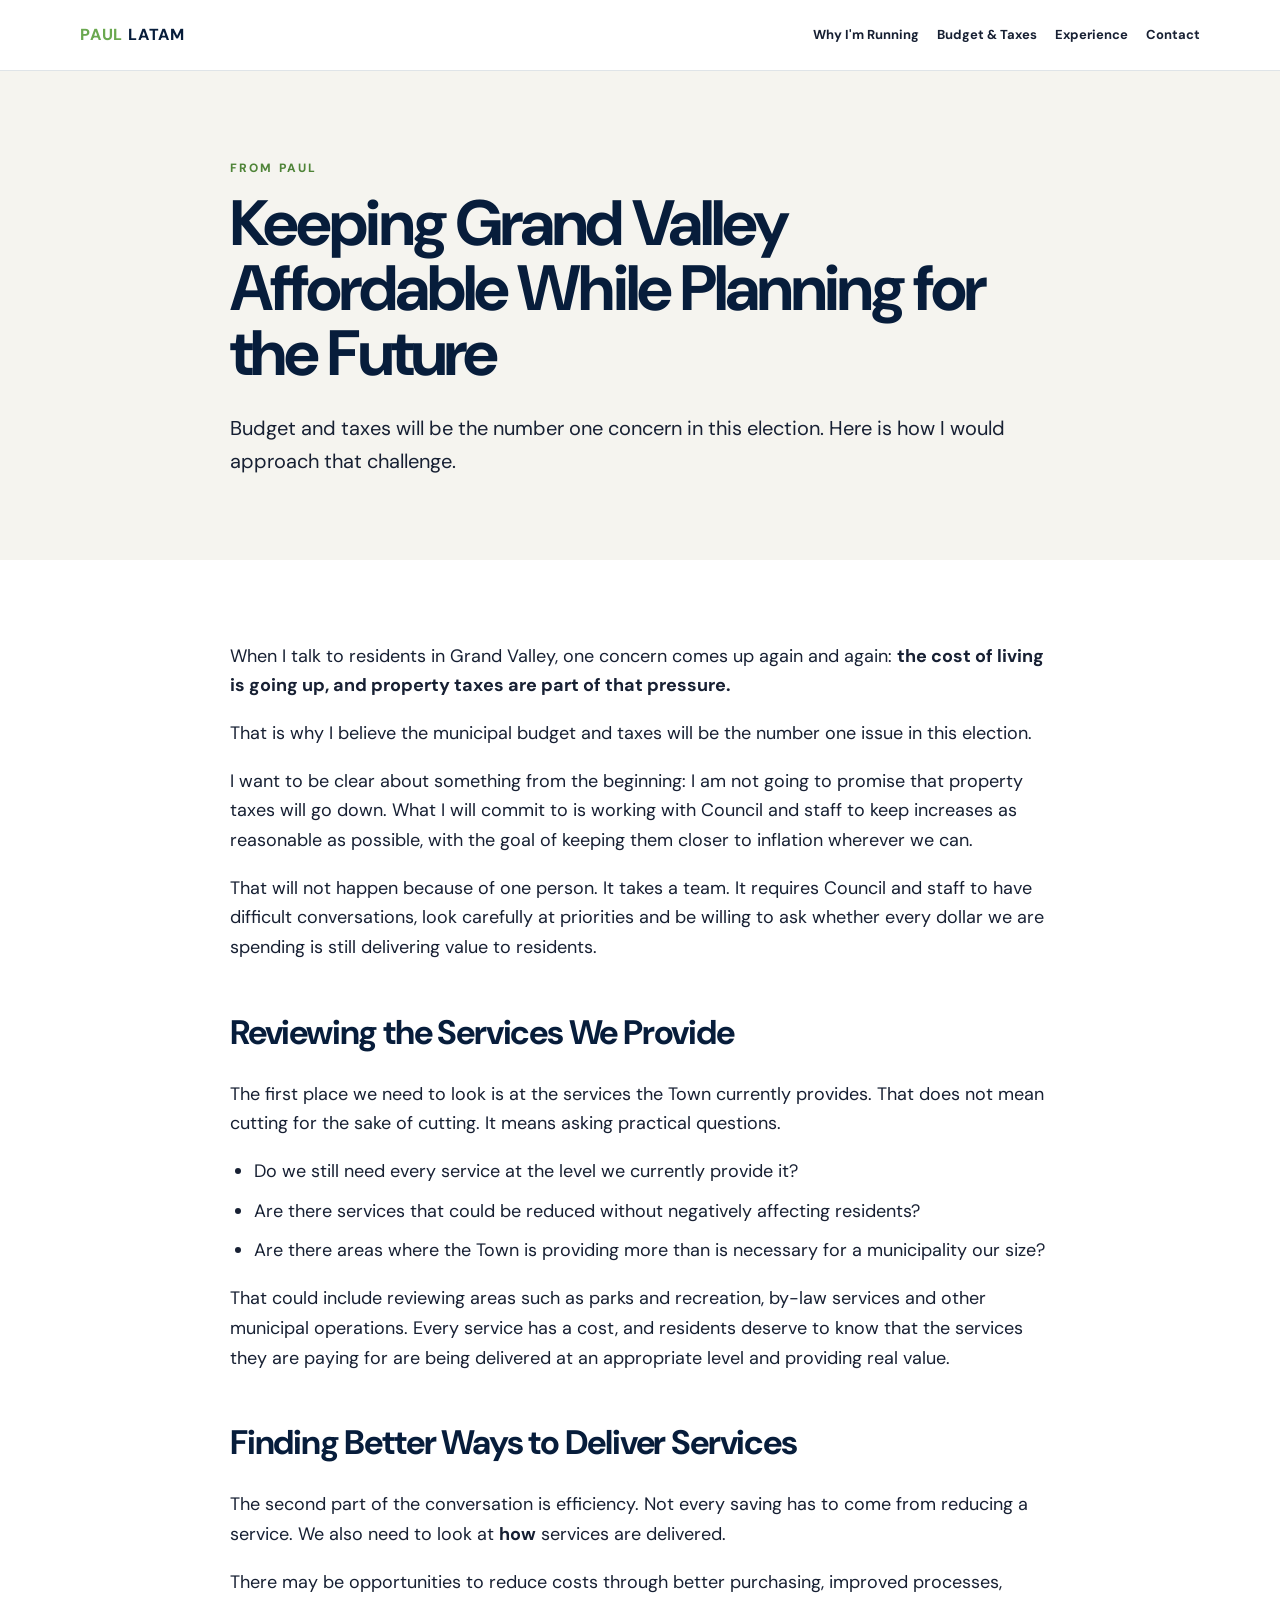
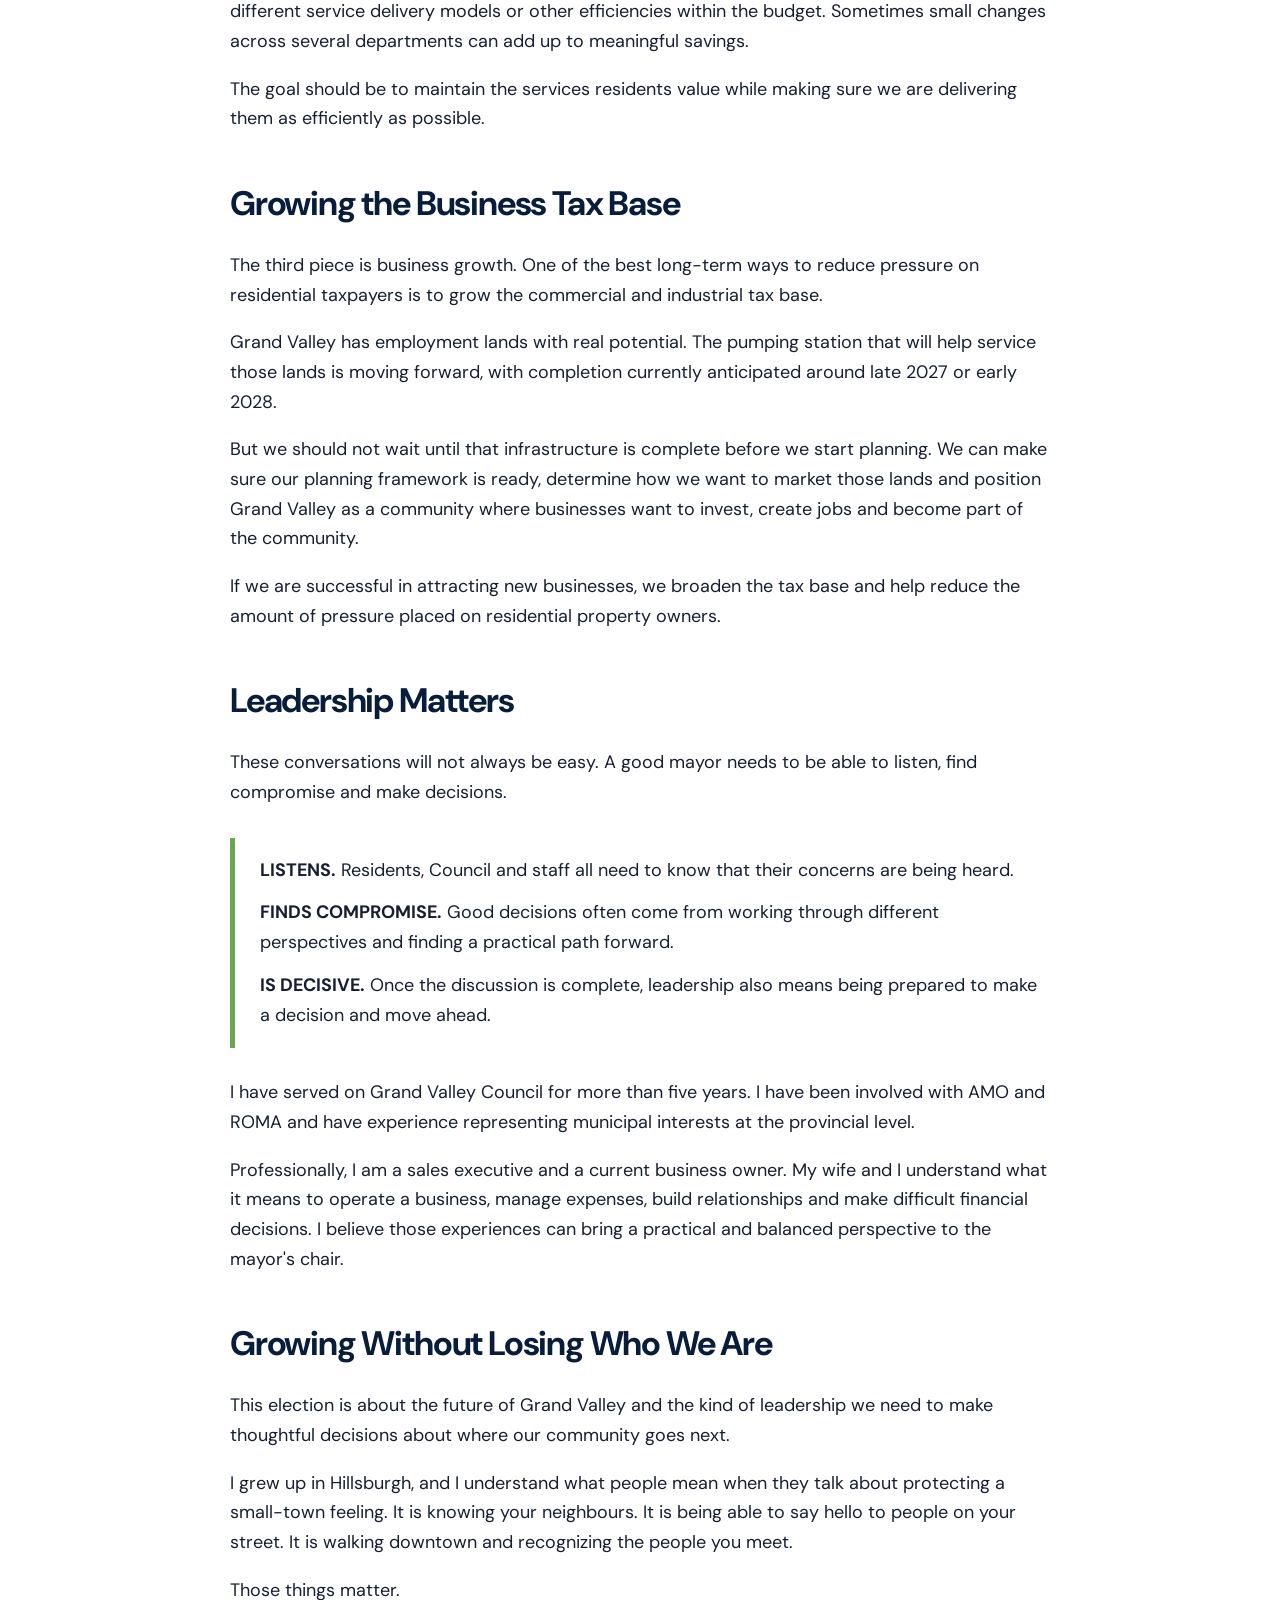
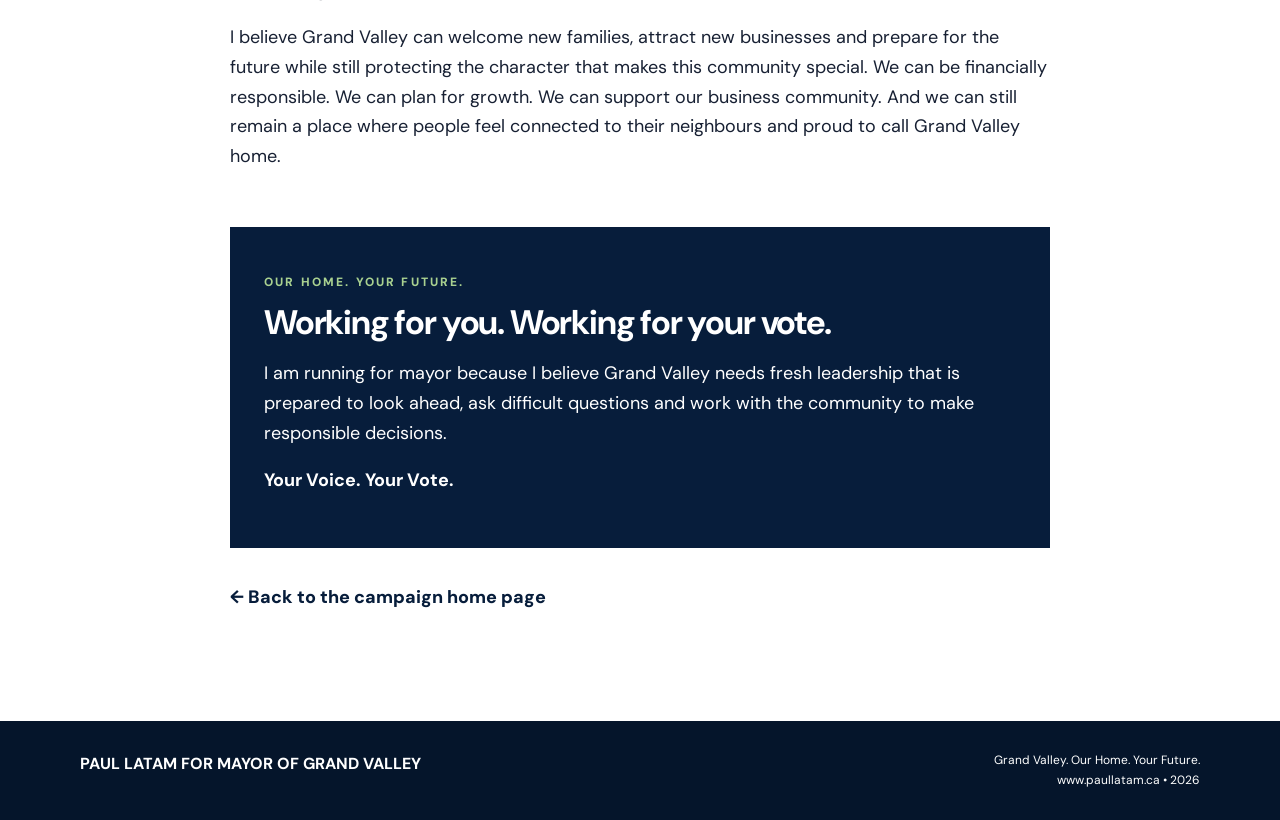
==== keeping-grand-valley-affordable.html @ e1011f08 "Add files via upload" ====
<!doctype html>
<html lang="en">
<head>
  <meta charset="utf-8">
  <meta name="viewport" content="width=device-width,initial-scale=1">
  <meta name="description" content="Paul Latam on Grand Valley's budget, taxes, services, efficiencies and business growth.">
  <title>Keeping Grand Valley Affordable While Planning for the Future | Paul Latam for Mayor</title>
  <link rel="stylesheet" href="styles.css">
</head>
<body>
<header>
  <div class="wrap nav">
    <a class="brand" href="index.html"><span class="brand-first">PAUL</span> <span class="brand-last">LATAM</span></a>
    <nav>
      <a href="index.html#why">Why I'm Running</a>
      <a href="index.html#taxes">Budget & Taxes</a>
      <a href="index.html#experience">Experience</a>
      <a href="index.html#contact">Contact</a>
    </nav>
  </div>
</header>

<main>
  <section class="article-hero">
    <div class="wrap narrow">
      <p class="eyebrow">FROM PAUL</p>
      <h1>Keeping Grand Valley Affordable While Planning for the Future</h1>
      <p class="lead">Budget and taxes will be the number one concern in this election. Here is how I would approach that challenge.</p>
    </div>
  </section>

  <article class="article wrap narrow">
    <p>When I talk to residents in Grand Valley, one concern comes up again and again: <strong>the cost of living is going up, and property taxes are part of that pressure.</strong></p>

    <p>That is why I believe the municipal budget and taxes will be the number one issue in this election.</p>

    <p>I want to be clear about something from the beginning: I am not going to promise that property taxes will go down. What I will commit to is working with Council and staff to keep increases as reasonable as possible, with the goal of keeping them closer to inflation wherever we can.</p>

    <p>That will not happen because of one person. It takes a team. It requires Council and staff to have difficult conversations, look carefully at priorities and be willing to ask whether every dollar we are spending is still delivering value to residents.</p>

    <h2>Reviewing the Services We Provide</h2>

    <p>The first place we need to look is at the services the Town currently provides. That does not mean cutting for the sake of cutting. It means asking practical questions.</p>

    <ul>
      <li>Do we still need every service at the level we currently provide it?</li>
      <li>Are there services that could be reduced without negatively affecting residents?</li>
      <li>Are there areas where the Town is providing more than is necessary for a municipality our size?</li>
    </ul>

    <p>That could include reviewing areas such as parks and recreation, by-law services and other municipal operations. Every service has a cost, and residents deserve to know that the services they are paying for are being delivered at an appropriate level and providing real value.</p>

    <h2>Finding Better Ways to Deliver Services</h2>

    <p>The second part of the conversation is efficiency. Not every saving has to come from reducing a service. We also need to look at <strong>how</strong> services are delivered.</p>

    <p>There may be opportunities to reduce costs through better purchasing, improved processes, different service delivery models or other efficiencies within the budget. Sometimes small changes across several departments can add up to meaningful savings.</p>

    <p>The goal should be to maintain the services residents value while making sure we are delivering them as efficiently as possible.</p>

    <h2>Growing the Business Tax Base</h2>

    <p>The third piece is business growth. One of the best long-term ways to reduce pressure on residential taxpayers is to grow the commercial and industrial tax base.</p>

    <p>Grand Valley has employment lands with real potential. The pumping station that will help service those lands is moving forward, with completion currently anticipated around late 2027 or early 2028.</p>

    <p>But we should not wait until that infrastructure is complete before we start planning. We can make sure our planning framework is ready, determine how we want to market those lands and position Grand Valley as a community where businesses want to invest, create jobs and become part of the community.</p>

    <p>If we are successful in attracting new businesses, we broaden the tax base and help reduce the amount of pressure placed on residential property owners.</p>

    <h2>Leadership Matters</h2>

    <p>These conversations will not always be easy. A good mayor needs to be able to listen, find compromise and make decisions.</p>

    <div class="article-points">
      <p><strong>LISTENS.</strong> Residents, Council and staff all need to know that their concerns are being heard.</p>
      <p><strong>FINDS COMPROMISE.</strong> Good decisions often come from working through different perspectives and finding a practical path forward.</p>
      <p><strong>IS DECISIVE.</strong> Once the discussion is complete, leadership also means being prepared to make a decision and move ahead.</p>
    </div>

    <p>I have served on Grand Valley Council for more than five years. I have been involved with AMO and ROMA and have experience representing municipal interests at the provincial level.</p>

    <p>Professionally, I am a sales executive and a current business owner. My wife and I understand what it means to operate a business, manage expenses, build relationships and make difficult financial decisions. I believe those experiences can bring a practical and balanced perspective to the mayor's chair.</p>

    <h2>Growing Without Losing Who We Are</h2>

    <p>This election is about the future of Grand Valley and the kind of leadership we need to make thoughtful decisions about where our community goes next.</p>

    <p>I grew up in Hillsburgh, and I understand what people mean when they talk about protecting a small-town feeling. It is knowing your neighbours. It is being able to say hello to people on your street. It is walking downtown and recognizing the people you meet.</p>

    <p>Those things matter.</p>

    <p>I believe Grand Valley can welcome new families, attract new businesses and prepare for the future while still protecting the character that makes this community special. We can be financially responsible. We can plan for growth. We can support our business community. And we can still remain a place where people feel connected to their neighbours and proud to call Grand Valley home.</p>

    <div class="article-close">
      <p class="eyebrow">OUR HOME. YOUR FUTURE.</p>
      <h2>Working for you. Working for your vote.</h2>
      <p>I am running for mayor because I believe Grand Valley needs fresh leadership that is prepared to look ahead, ask difficult questions and work with the community to make responsible decisions.</p>
      <p><strong>Your Voice. Your Vote.</strong></p>
    </div>

    <p class="back-link"><a href="index.html">← Back to the campaign home page</a></p>
  </article>
</main>

<footer>
  <div class="wrap foot">
    <strong>PAUL LATAM FOR MAYOR OF GRAND VALLEY</strong>
    <span>Grand Valley. Our Home. Your Future.<br>www.paullatam.ca • 2026</span>
  </div>
</footer>
</body>
</html>
---- styles.css ----
@import url('https://fonts.googleapis.com/css2?family=DM+Sans:wght@400;500;600;700;800&display=swap');
:root{--navy:#071d3b;--green:#6aa84f;--green-dark:#4f8438;--cream:#f5f4ef;--ink:#172033;--muted:#637080;--line:#dfe4e8;--light:#f7f8f9}*{box-sizing:border-box}html{scroll-behavior:smooth}body{margin:0;font-family:"DM Sans",Arial,sans-serif;color:var(--ink);line-height:1.65;background:#fff}.wrap{width:min(1120px,92%);margin:auto}.narrow{max-width:820px}header{position:sticky;top:0;background:#fff;z-index:5;border-bottom:1px solid var(--line)}.nav{min-height:70px;display:flex;align-items:center}.brand{margin-right:auto;text-decoration:none;font-weight:800;letter-spacing:.05em}.brand-first{color:var(--green)}.brand-last{color:var(--navy)}nav{display:flex;gap:18px;align-items:center}nav a{text-decoration:none;color:var(--ink);font-size:13px;font-weight:700}.hero{background:var(--cream);padding:82px 0}.hero-grid{display:grid;grid-template-columns:1.08fr .92fr;gap:65px;align-items:center}.eyebrow{font-size:12px;font-weight:800;letter-spacing:.18em;color:var(--green-dark);text-transform:uppercase}h1,h2,h3{color:var(--navy)}h1{font-size:clamp(48px,6vw,76px);line-height:1.02;letter-spacing:-.045em;margin:12px 0 25px}h1 em{font-style:normal;color:var(--green)}h2{font-size:clamp(34px,4vw,53px);line-height:1.08;letter-spacing:-.035em;margin-top:8px}.lead{font-size:20px}.btn{display:inline-block;background:var(--navy);color:#fff;text-decoration:none;padding:13px 20px;border-radius:999px;font-weight:800;margin:5px 7px 5px 0}.btn.alt{background:transparent;color:var(--navy);border:1px solid var(--navy)}.photo{height:510px;overflow:hidden;background:var(--navy);box-shadow:20px 20px 0 #6aa84f33}.photo img{width:100%;height:100%;object-fit:cover;object-position:50% 32%}.section{padding:88px 0}.big{font-size:25px;line-height:1.45;color:#31405a}.navy{background:var(--navy);color:#fff}.navy h2,.navy h3,.navy .eyebrow{color:#fff}.navy .eyebrow{color:#a9d190}.intro{font-size:21px;max-width:900px}.grid{display:grid;grid-template-columns:1fr 1fr;margin-top:30px;border-top:1px solid #ffffff35}.grid.three{grid-template-columns:repeat(3,1fr)}.grid article{padding:30px 34px 25px 0;border-bottom:1px solid #ffffff35}.grid.three article+article{padding-left:34px;border-left:1px solid #ffffff35}.grid b{font-size:12px;opacity:.72;color:#a9d190}.section-link{margin-top:28px}.section-link a{color:#fff;font-weight:800;text-decoration:none;border-bottom:2px solid var(--green)}.two{display:grid;grid-template-columns:1fr 1fr;gap:80px}.light{background:var(--light)}.leadership-grid{display:grid;grid-template-columns:repeat(3,1fr);gap:18px;margin-top:35px}.leadership-grid article{background:#fff;padding:28px;border-top:5px solid var(--green);box-shadow:0 5px 18px #071d3b0a}.leadership-grid span{display:block;color:var(--navy);font-weight:800;font-size:18px}.cards{display:grid;grid-template-columns:repeat(4,1fr);gap:15px}.cards article{border:1px solid var(--line);background:#fff;padding:25px}.cards b{color:var(--green-dark);font-size:13px}.cards p{color:var(--muted);font-size:15px}.quote{background:var(--navy);padding:70px 0;text-align:center;color:#fff}.quote blockquote{font-size:clamp(38px,5vw,58px);font-weight:800;color:#fff;margin:0 0 12px;letter-spacing:-.035em}.quote strong{color:#a9d190}.contact{border-left:4px solid var(--green);padding-left:28px;display:flex;flex-direction:column;gap:13px}.contact a{color:var(--navy);font-size:18px;font-weight:800;text-decoration:none}footer{background:#05152b;color:#fff;padding:30px 0}.foot{display:flex;justify-content:space-between;gap:25px}.foot span{text-align:right;font-size:12px}.article-hero{background:var(--cream);padding:76px 0 62px}.article-hero h1{font-size:clamp(42px,5vw,66px);max-width:950px}.article{padding:64px 0 90px;font-size:18px}.article h2{font-size:34px;margin-top:52px}.article ul{padding-left:24px}.article li{margin:10px 0}.article-points{border-left:5px solid var(--green);padding:5px 0 5px 25px;margin:30px 0}.article-points p{margin:13px 0}.article-close{background:var(--navy);color:#fff;padding:34px;margin-top:55px}.article-close h2{color:#fff;margin:6px 0 15px}.article-close .eyebrow{color:#a9d190}.back-link{margin-top:35px}.back-link a{color:var(--navy);font-weight:800;text-decoration:none}@media(max-width:900px){nav{display:none}.hero-grid,.two{grid-template-columns:1fr}.cards{grid-template-columns:1fr 1fr}.grid.three,.leadership-grid{grid-template-columns:1fr}.grid.three article+article{padding-left:0;border-left:0}.photo{height:440px}.section{padding:64px 0}.foot{flex-direction:column}.foot span{text-align:left}}@media(max-width:520px){.cards{grid-template-columns:1fr}.photo{height:370px}h1{font-size:46px}.big{font-size:22px}.article{font-size:17px}.article-close{padding:25px}}
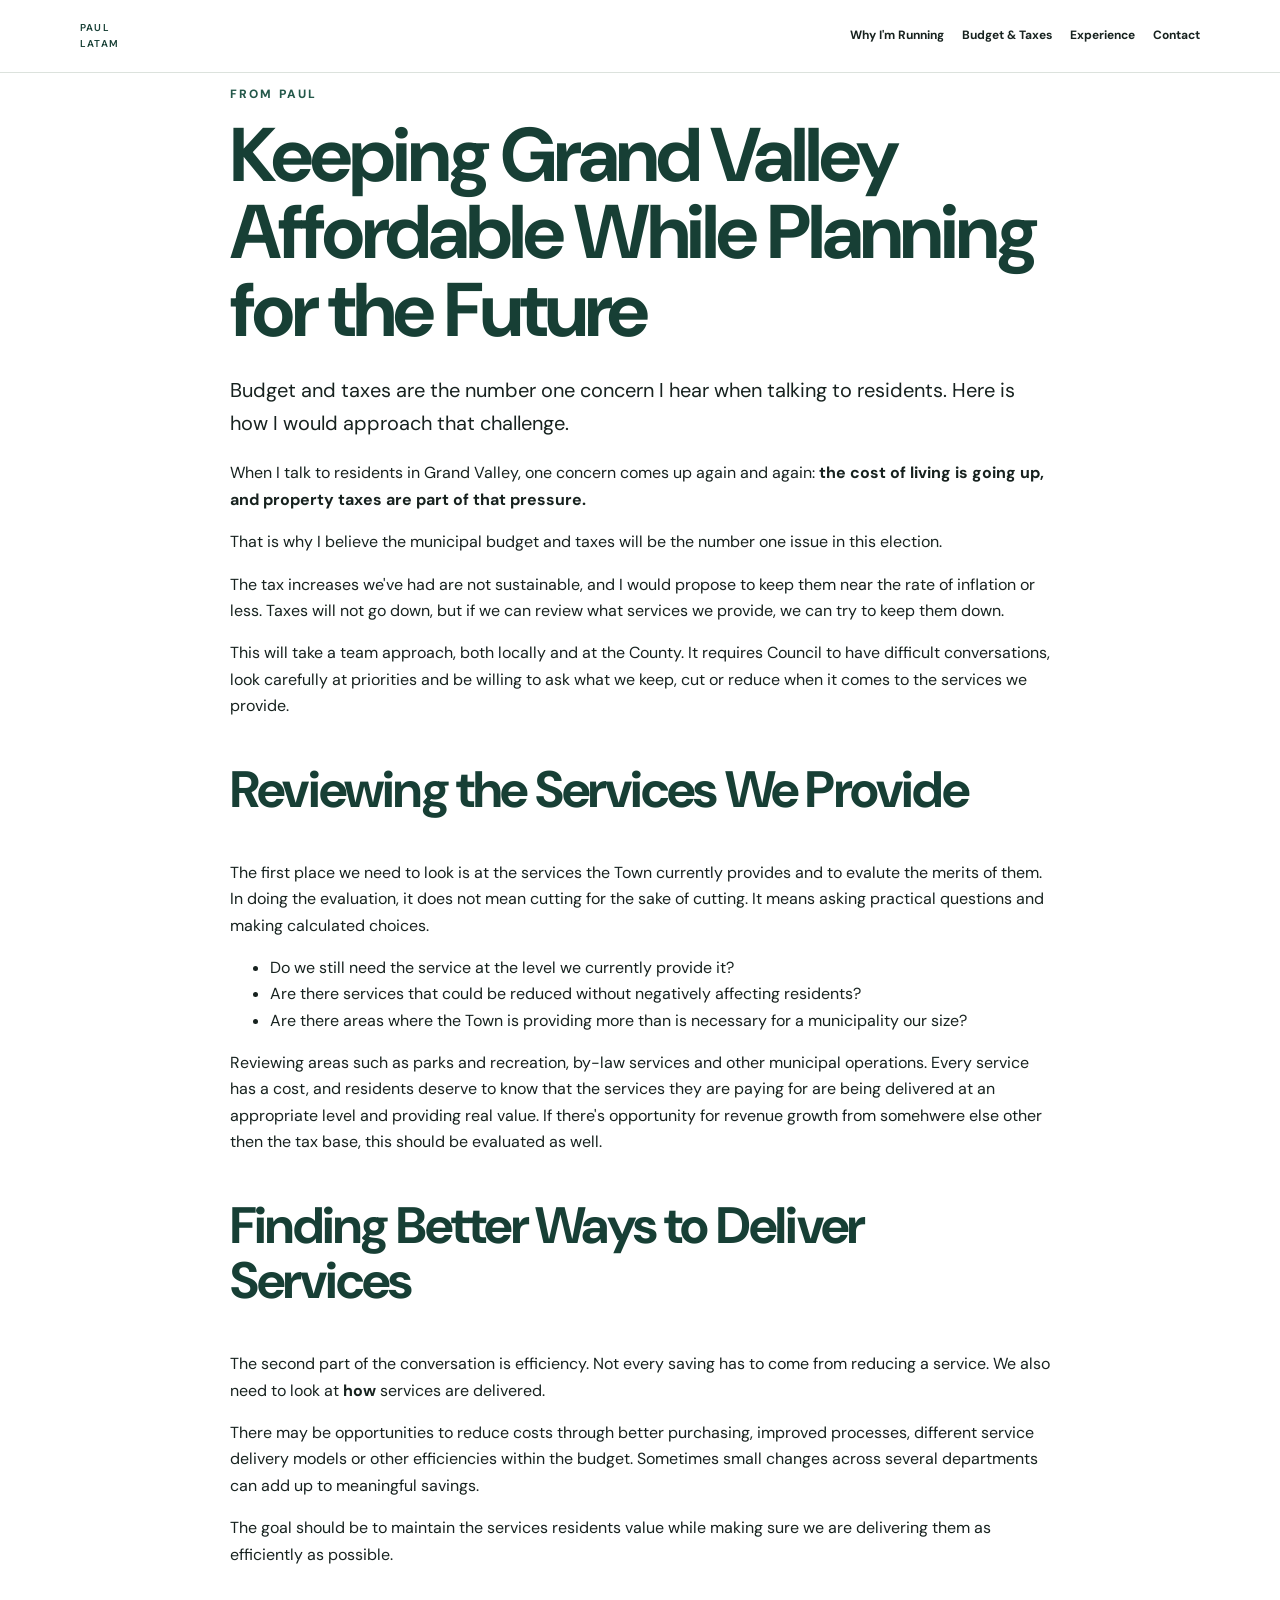
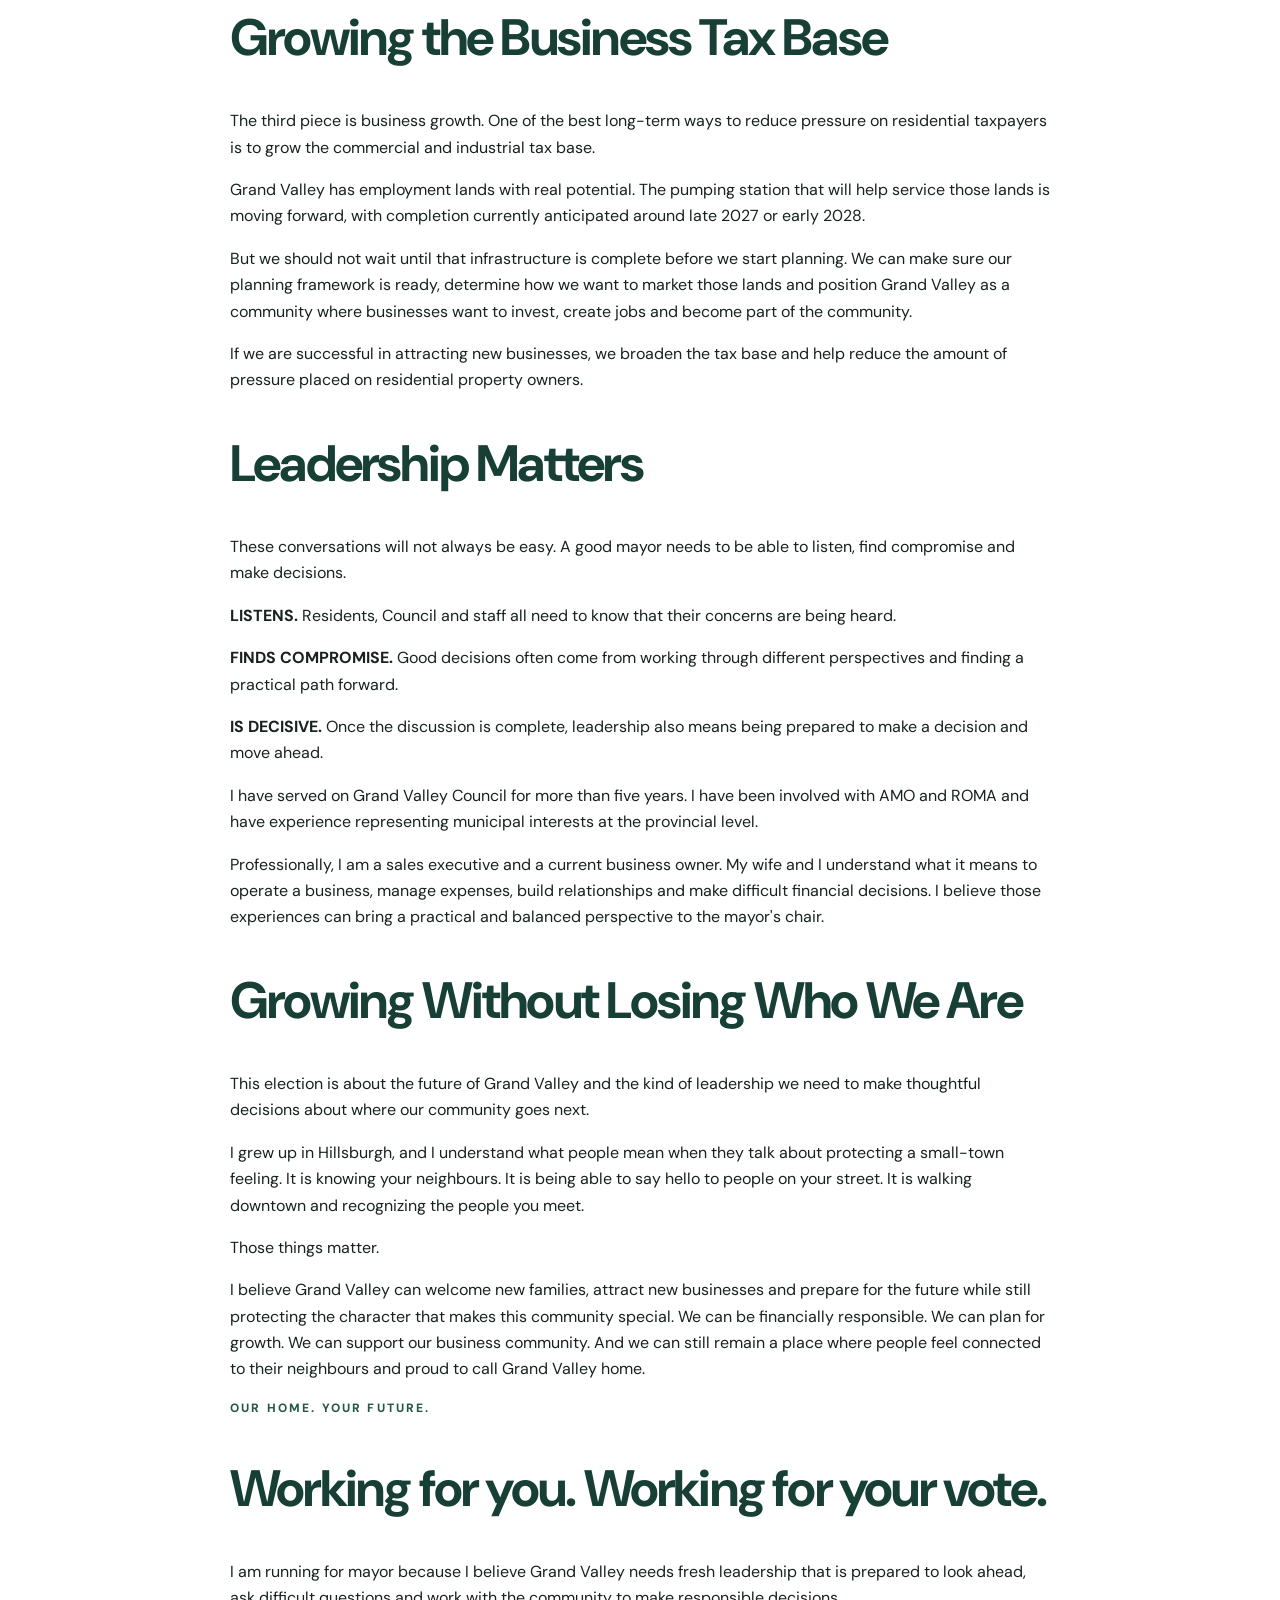
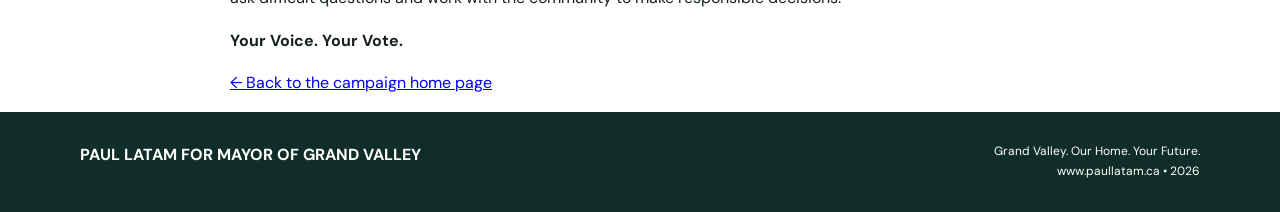
==== commit 82ffe1fc: "Revise text for clarity and emphasis on budget concerns" ====
--- a/keeping-grand-valley-affordable.html
+++ b/keeping-grand-valley-affordable.html
@@ -25,7 +25,7 @@
     <div class="wrap narrow">
       <p class="eyebrow">FROM PAUL</p>
       <h1>Keeping Grand Valley Affordable While Planning for the Future</h1>
-      <p class="lead">Budget and taxes will be the number one concern in this election. Here is how I would approach that challenge.</p>
+      <p class="lead">Budget and taxes are the number one concern I hear when talking to residents.  Here is how I would approach that challenge.</p>
     </div>
   </section>
 
@@ -34,21 +34,21 @@
 
     <p>That is why I believe the municipal budget and taxes will be the number one issue in this election.</p>
 
-    <p>I want to be clear about something from the beginning: I am not going to promise that property taxes will go down. What I will commit to is working with Council and staff to keep increases as reasonable as possible, with the goal of keeping them closer to inflation wherever we can.</p>
+    <p>The tax increases we've had are not sustainable, and I would propose to keep them near the rate of inflation or less.  Taxes will not go down, but if we can review what services we provide, we can try to keep them down. </p>
 
-    <p>That will not happen because of one person. It takes a team. It requires Council and staff to have difficult conversations, look carefully at priorities and be willing to ask whether every dollar we are spending is still delivering value to residents.</p>
+    <p>This will take a team approach, both locally and at the County. It requires Council to have difficult conversations, look carefully at priorities and be willing to ask what we keep, cut or reduce when it comes to the services we provide. </p>
 
     <h2>Reviewing the Services We Provide</h2>
 
-    <p>The first place we need to look is at the services the Town currently provides. That does not mean cutting for the sake of cutting. It means asking practical questions.</p>
+    <p>The first place we need to look is at the services the Town currently provides and to evalute the merits of them. In doing the evaluation, it does not mean cutting for the sake of cutting. It means asking practical questions and making calculated choices.</p>
 
     <ul>
-      <li>Do we still need every service at the level we currently provide it?</li>
+      <li>Do we still need the service at the level we currently provide it?</li>
       <li>Are there services that could be reduced without negatively affecting residents?</li>
       <li>Are there areas where the Town is providing more than is necessary for a municipality our size?</li>
     </ul>
 
-    <p>That could include reviewing areas such as parks and recreation, by-law services and other municipal operations. Every service has a cost, and residents deserve to know that the services they are paying for are being delivered at an appropriate level and providing real value.</p>
+    <p>Reviewing areas such as parks and recreation, by-law services and other municipal operations. Every service has a cost, and residents deserve to know that the services they are paying for are being delivered at an appropriate level and providing real value. If there's opportunity for revenue growth from somehwere else other then the tax base, this should be evaluated as well.</p>
 
     <h2>Finding Better Ways to Deliver Services</h2>
 
--- a/styles.css
+++ b/styles.css
@@ -1,2 +1,4 @@
-@import url('https://fonts.googleapis.com/css2?family=DM+Sans:wght@400;500;600;700;800&display=swap');
-:root{--navy:#071d3b;--green:#6aa84f;--green-dark:#4f8438;--cream:#f5f4ef;--ink:#172033;--muted:#637080;--line:#dfe4e8;--light:#f7f8f9}*{box-sizing:border-box}html{scroll-behavior:smooth}body{margin:0;font-family:"DM Sans",Arial,sans-serif;color:var(--ink);line-height:1.65;background:#fff}.wrap{width:min(1120px,92%);margin:auto}.narrow{max-width:820px}header{position:sticky;top:0;background:#fff;z-index:5;border-bottom:1px solid var(--line)}.nav{min-height:70px;display:flex;align-items:center}.brand{margin-right:auto;text-decoration:none;font-weight:800;letter-spacing:.05em}.brand-first{color:var(--green)}.brand-last{color:var(--navy)}nav{display:flex;gap:18px;align-items:center}nav a{text-decoration:none;color:var(--ink);font-size:13px;font-weight:700}.hero{background:var(--cream);padding:82px 0}.hero-grid{display:grid;grid-template-columns:1.08fr .92fr;gap:65px;align-items:center}.eyebrow{font-size:12px;font-weight:800;letter-spacing:.18em;color:var(--green-dark);text-transform:uppercase}h1,h2,h3{color:var(--navy)}h1{font-size:clamp(48px,6vw,76px);line-height:1.02;letter-spacing:-.045em;margin:12px 0 25px}h1 em{font-style:normal;color:var(--green)}h2{font-size:clamp(34px,4vw,53px);line-height:1.08;letter-spacing:-.035em;margin-top:8px}.lead{font-size:20px}.btn{display:inline-block;background:var(--navy);color:#fff;text-decoration:none;padding:13px 20px;border-radius:999px;font-weight:800;margin:5px 7px 5px 0}.btn.alt{background:transparent;color:var(--navy);border:1px solid var(--navy)}.photo{height:510px;overflow:hidden;background:var(--navy);box-shadow:20px 20px 0 #6aa84f33}.photo img{width:100%;height:100%;object-fit:cover;object-position:50% 32%}.section{padding:88px 0}.big{font-size:25px;line-height:1.45;color:#31405a}.navy{background:var(--navy);color:#fff}.navy h2,.navy h3,.navy .eyebrow{color:#fff}.navy .eyebrow{color:#a9d190}.intro{font-size:21px;max-width:900px}.grid{display:grid;grid-template-columns:1fr 1fr;margin-top:30px;border-top:1px solid #ffffff35}.grid.three{grid-template-columns:repeat(3,1fr)}.grid article{padding:30px 34px 25px 0;border-bottom:1px solid #ffffff35}.grid.three article+article{padding-left:34px;border-left:1px solid #ffffff35}.grid b{font-size:12px;opacity:.72;color:#a9d190}.section-link{margin-top:28px}.section-link a{color:#fff;font-weight:800;text-decoration:none;border-bottom:2px solid var(--green)}.two{display:grid;grid-template-columns:1fr 1fr;gap:80px}.light{background:var(--light)}.leadership-grid{display:grid;grid-template-columns:repeat(3,1fr);gap:18px;margin-top:35px}.leadership-grid article{background:#fff;padding:28px;border-top:5px solid var(--green);box-shadow:0 5px 18px #071d3b0a}.leadership-grid span{display:block;color:var(--navy);font-weight:800;font-size:18px}.cards{display:grid;grid-template-columns:repeat(4,1fr);gap:15px}.cards article{border:1px solid var(--line);background:#fff;padding:25px}.cards b{color:var(--green-dark);font-size:13px}.cards p{color:var(--muted);font-size:15px}.quote{background:var(--navy);padding:70px 0;text-align:center;color:#fff}.quote blockquote{font-size:clamp(38px,5vw,58px);font-weight:800;color:#fff;margin:0 0 12px;letter-spacing:-.035em}.quote strong{color:#a9d190}.contact{border-left:4px solid var(--green);padding-left:28px;display:flex;flex-direction:column;gap:13px}.contact a{color:var(--navy);font-size:18px;font-weight:800;text-decoration:none}footer{background:#05152b;color:#fff;padding:30px 0}.foot{display:flex;justify-content:space-between;gap:25px}.foot span{text-align:right;font-size:12px}.article-hero{background:var(--cream);padding:76px 0 62px}.article-hero h1{font-size:clamp(42px,5vw,66px);max-width:950px}.article{padding:64px 0 90px;font-size:18px}.article h2{font-size:34px;margin-top:52px}.article ul{padding-left:24px}.article li{margin:10px 0}.article-points{border-left:5px solid var(--green);padding:5px 0 5px 25px;margin:30px 0}.article-points p{margin:13px 0}.article-close{background:var(--navy);color:#fff;padding:34px;margin-top:55px}.article-close h2{color:#fff;margin:6px 0 15px}.article-close .eyebrow{color:#a9d190}.back-link{margin-top:35px}.back-link a{color:var(--navy);font-weight:800;text-decoration:none}@media(max-width:900px){nav{display:none}.hero-grid,.two{grid-template-columns:1fr}.cards{grid-template-columns:1fr 1fr}.grid.three,.leadership-grid{grid-template-columns:1fr}.grid.three article+article{padding-left:0;border-left:0}.photo{height:440px}.section{padding:64px 0}.foot{flex-direction:column}.foot span{text-align:left}}@media(max-width:520px){.cards{grid-template-columns:1fr}.photo{height:370px}h1{font-size:46px}.big{font-size:22px}.article{font-size:17px}.article-close{padding:25px}}
+@import url('https://fonts.googleapis.com/css2?family=DM+Sans:wght@400;500;600;700&family=Playfair+Display:ital,wght@0,600;1,600&display=swap');
+:root{--g:#173f35;--g2:#24584a;--cream:#f5f1e8;--ink:#17221f;--muted:#63716c;--line:#dce2dd;--gray:#f7f8f6}*{box-sizing:border-box}html{scroll-behavior:smooth}body{margin:0;font-family:"DM Sans",Arial,sans-serif;color:var(--ink);line-height:1.65}.wrap{width:min(1120px,92%);margin:auto}.narrow{max-width:820px}header{position:sticky;top:0;background:#fff;z-index:5;border-bottom:1px solid var(--line)}.nav{min-height:72px;display:flex;align-items:center;gap:28px}.brand{margin-right:auto;color:var(--g);font-weight:800;letter-spacing:.06em;text-decoration:none}.brand span{display:block;font-size:10px;letter-spacing:.12em;font-weight:600}nav{display:flex;gap:18px}nav a{text-decoration:none;color:var(--ink);font-size:12px;font-weight:700}.hero,.planhero{background:var(--cream);padding:82px 0}.hero-grid{display:grid;grid-template-columns:1.08fr .92fr;gap:65px;align-items:center}.eyebrow{font-size:12px;font-weight:800;letter-spacing:.18em;color:var(--g2)}h1,h2,h3{color:var(--g)}h1{font-size:clamp(48px,6vw,76px);line-height:1.02;letter-spacing:-.04em;margin:12px 0 25px}h1 em{font-family:"Playfair Display",Georgia,serif;color:var(--g2)}h2{font-size:clamp(34px,4vw,53px);line-height:1.08;letter-spacing:-.035em}.lead{font-size:20px}.btn{display:inline-block;background:var(--g);color:#fff;text-decoration:none;padding:13px 20px;border-radius:999px;font-weight:700;margin:5px}.btn.alt{background:transparent;color:var(--g);border:1px solid var(--g)}.photo{height:510px;overflow:hidden;background:var(--g);box-shadow:20px 20px 0 #24584a30}.photo img{width:100%;height:100%;object-fit:cover;object-position:50% 32%}.section{padding:88px 0}.big{font-size:25px;line-height:1.45;color:#31413b}.green{background:var(--g);color:#fff}.green h2,.green h3,.green .eyebrow{color:#fff}.intro{font-size:21px;max-width:850px}.three,.leadgrid{display:grid;grid-template-columns:repeat(3,1fr);gap:0;margin-top:32px}.three article{padding:28px 35px 25px 0;border-top:1px solid #ffffff40}.three article+article{padding-left:35px;border-left:1px solid #ffffff40}.three b{font-size:12px;opacity:.7}.more a{color:#fff;font-weight:700}.two{display:grid;grid-template-columns:1fr 1fr;gap:80px}.cream{background:var(--cream)}.leadgrid article{padding:28px}.leadgrid article+article{border-left:1px solid var(--line)}.gray{background:var(--gray)}.cards{display:grid;grid-template-columns:repeat(4,1fr);gap:15px}.cards article{border:1px solid var(--line);background:#fff;padding:25px}.cards b{color:var(--g2);font-size:13px}.cards p{color:var(--muted);font-size:15px}.quote{background:var(--cream);padding:70px 0;text-align:center}.quote blockquote{font-family:"Playfair Display",Georgia,serif;font-size:clamp(38px,5vw,58px);color:var(--g);margin:0 0 12px}.contact{border-left:4px solid var(--g);padding-left:28px;display:flex;flex-direction:column;gap:13px}.contact a{color:var(--g);font-size:19px;font-weight:700;text-decoration:none}footer{background:#102e27;color:#fff;padding:30px 0}.foot{display:flex;justify-content:space-between;gap:25px}.foot span{text-align:right;font-size:12px}@media(max-width:900px){nav{display:none}.hero-grid,.two{grid-template-columns:1fr}.cards{grid-template-columns:1fr 1fr}.three,.leadgrid{grid-template-columns:1fr}.three article+article,.leadgrid article+article{padding-left:0;border-left:0}.photo{height:440px}.section{padding:64px 0}.foot{flex-direction:column}.foot span{text-align:left}}@media(max-width:520px){.cards{grid-template-columns:1fr}.photo{height:370px}h1{font-size:45px}.big{font-size:22px}}
+.article-callout{margin:34px 0;padding:24px 28px;background:var(--cream);border-left:5px solid var(--g);color:var(--g);font-size:22px;line-height:1.45}
+.article-closing{margin:36px 0 24px;padding-top:26px;border-top:1px solid var(--line);font-family:"Playfair Display",Georgia,serif;font-size:30px;line-height:1.35;color:var(--g)}
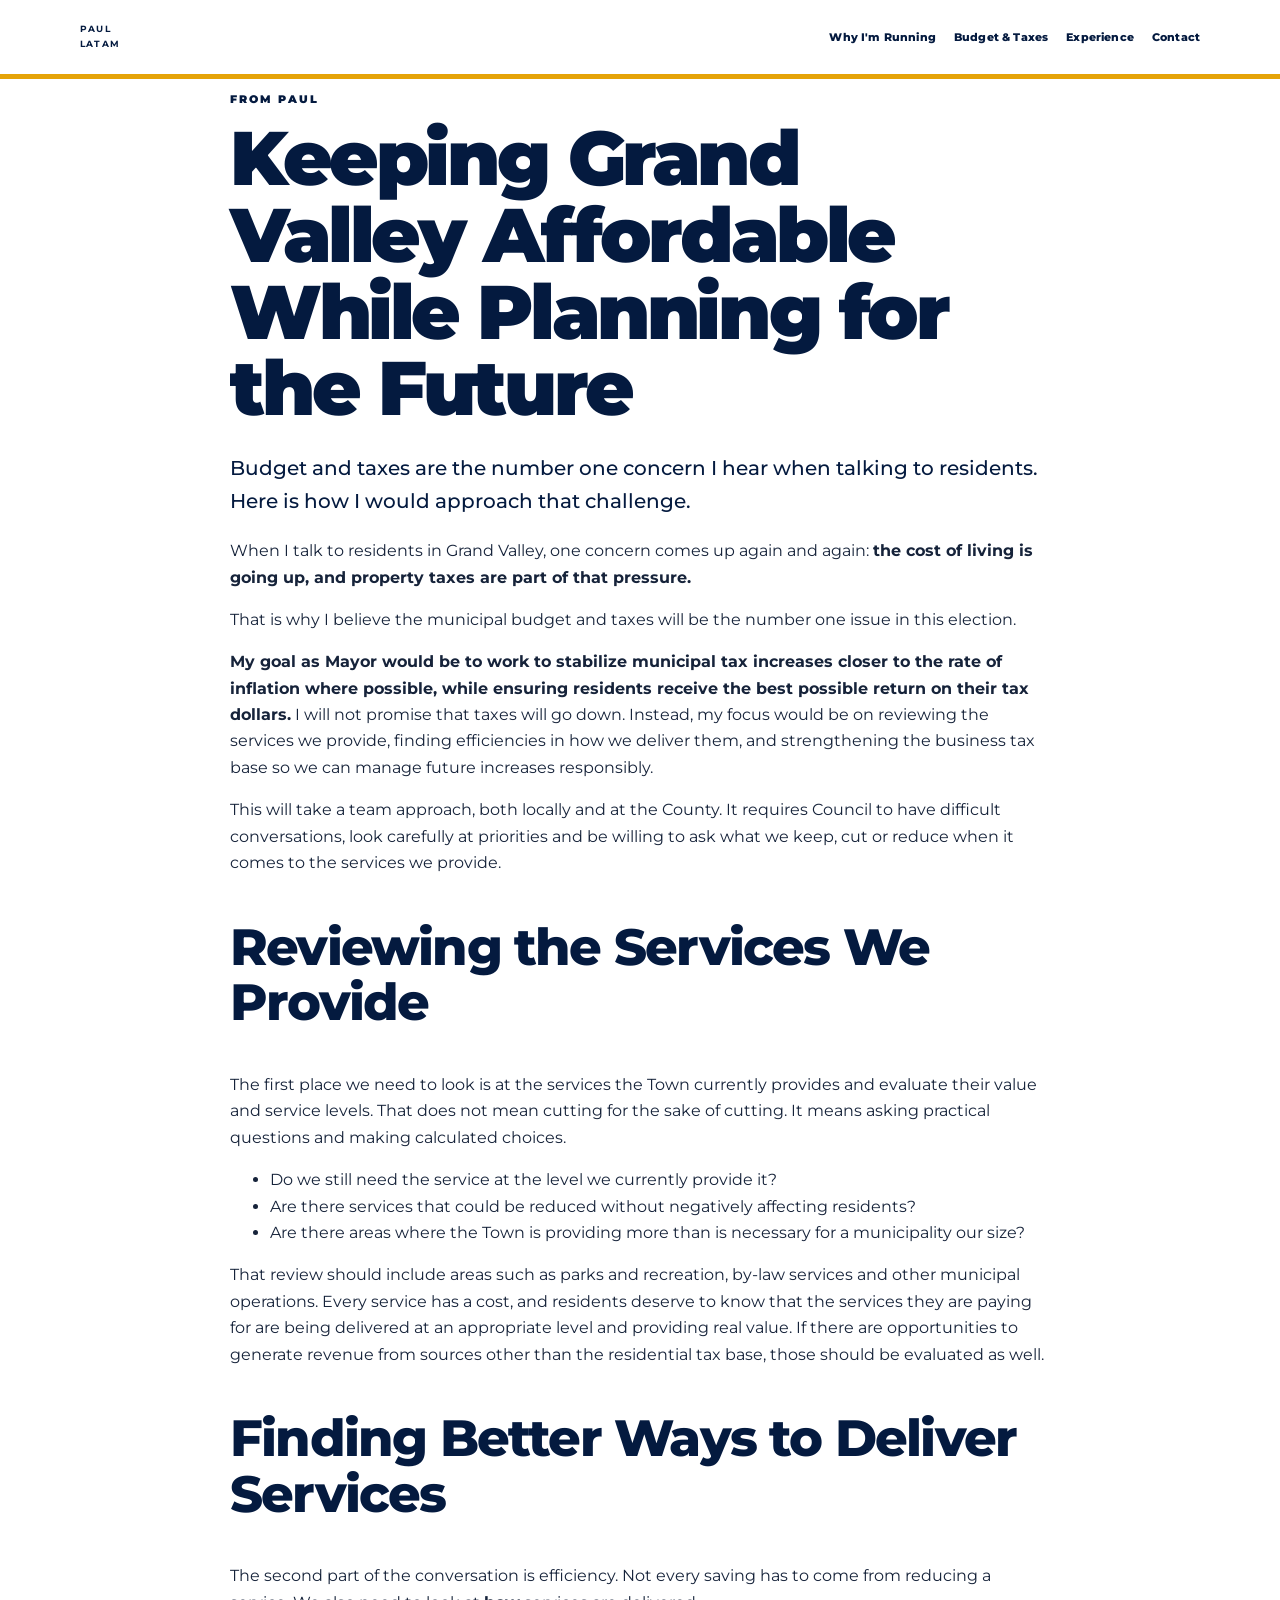
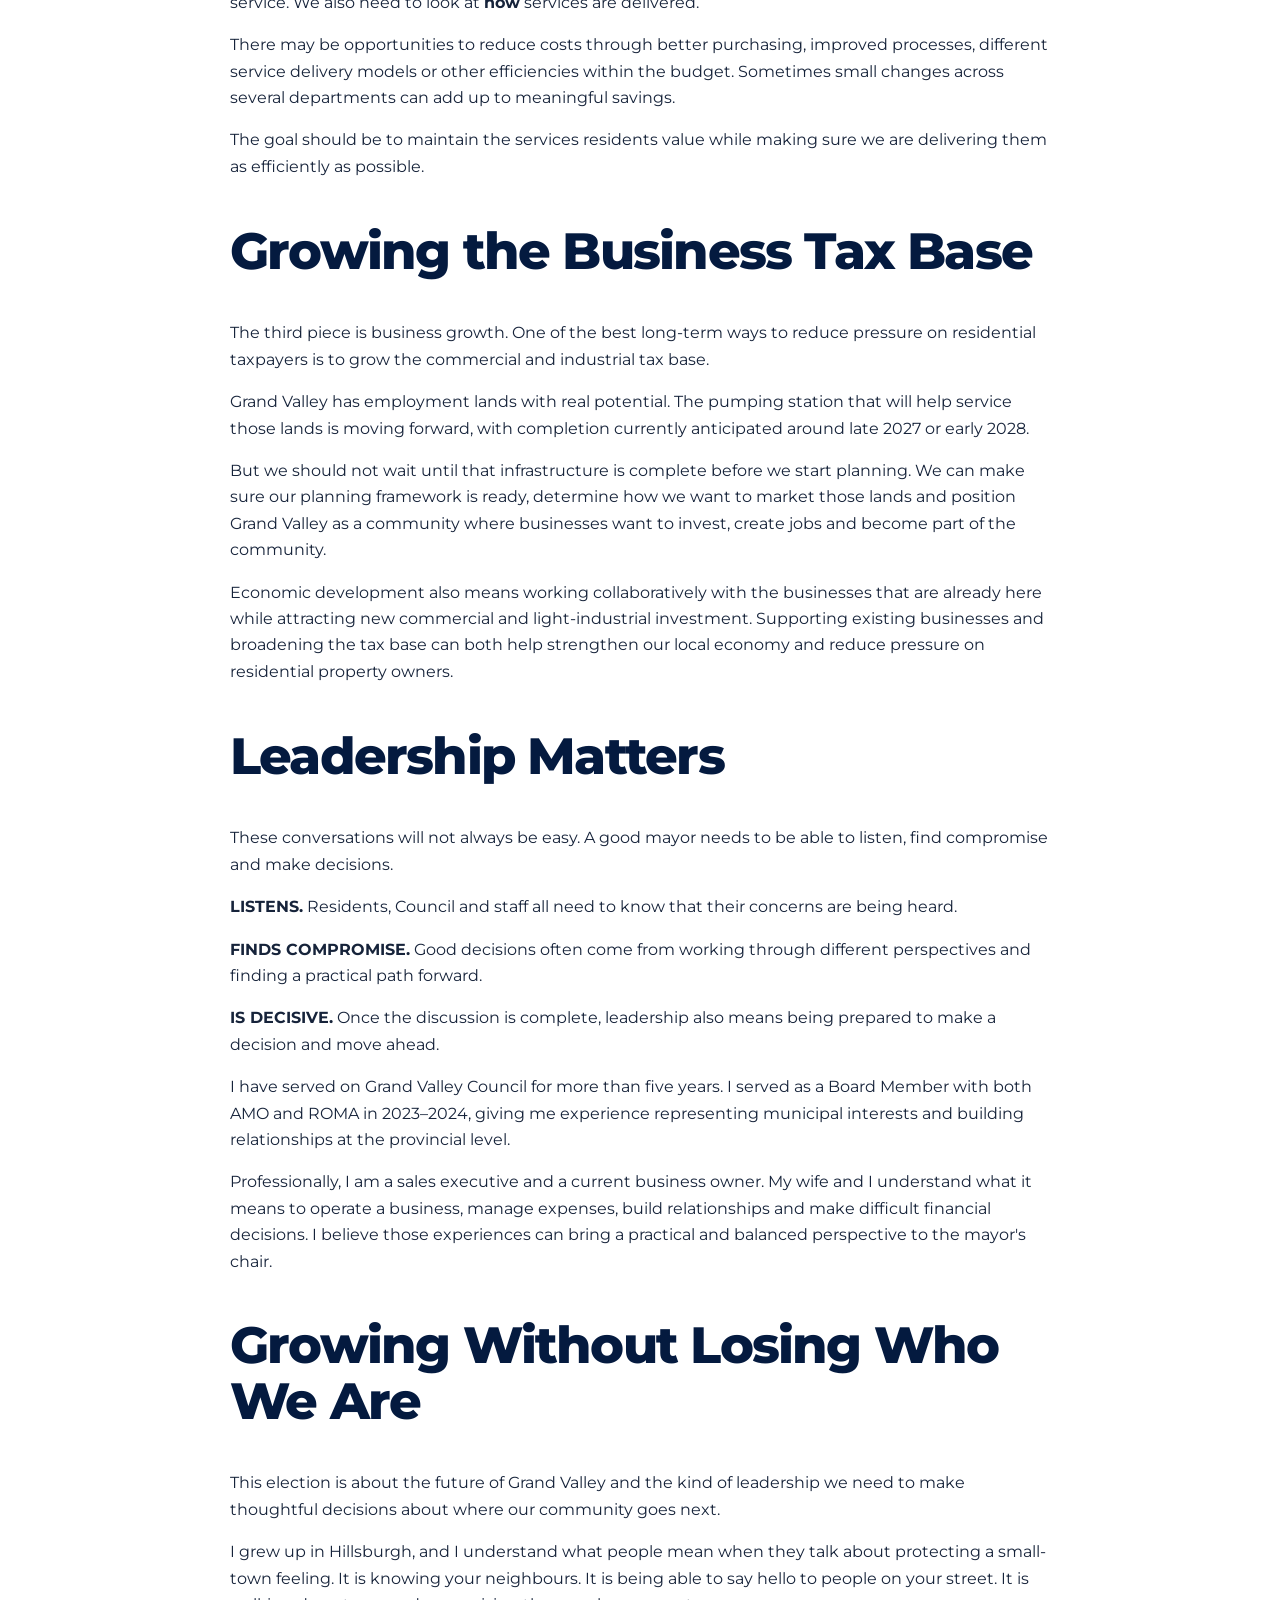
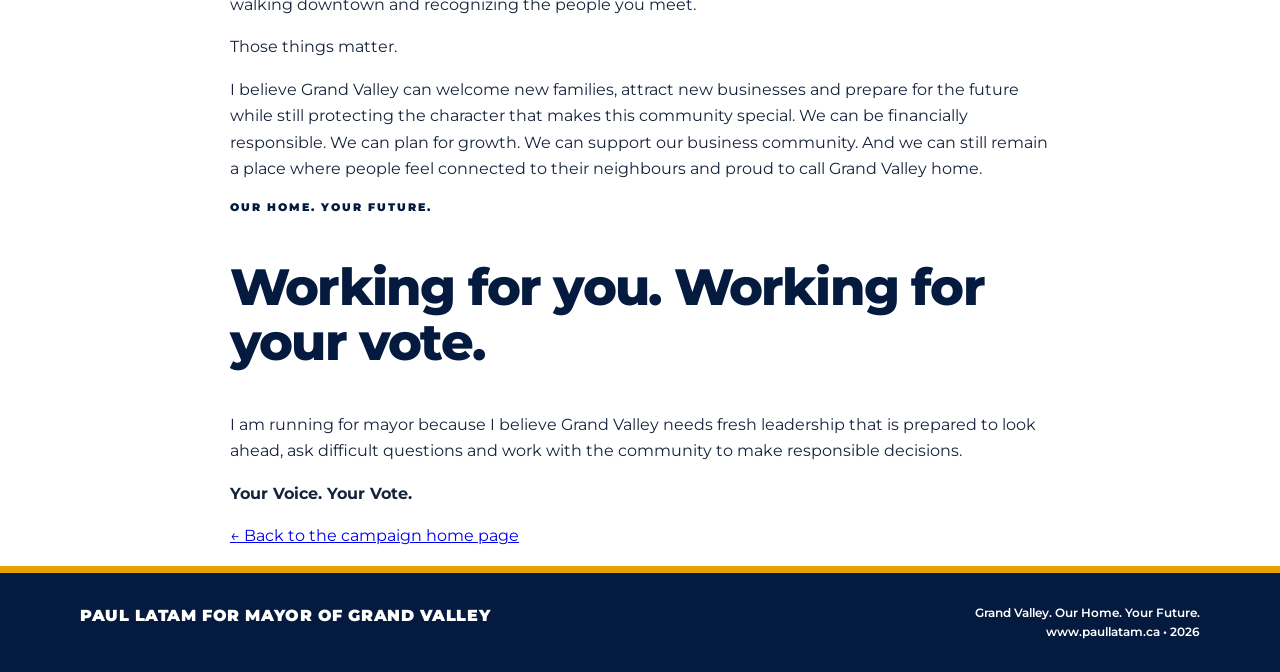
==== commit 4d5b9875: "Add files via upload" ====
--- a/keeping-grand-valley-affordable.html
+++ b/keeping-grand-valley-affordable.html
@@ -25,7 +25,7 @@
     <div class="wrap narrow">
       <p class="eyebrow">FROM PAUL</p>
       <h1>Keeping Grand Valley Affordable While Planning for the Future</h1>
-      <p class="lead">Budget and taxes are the number one concern I hear when talking to residents.  Here is how I would approach that challenge.</p>
+      <p class="lead">Budget and taxes are the number one concern I hear when talking to residents. Here is how I would approach that challenge.</p>
     </div>
   </section>
 
@@ -34,13 +34,13 @@
 
     <p>That is why I believe the municipal budget and taxes will be the number one issue in this election.</p>
 
-    <p>The tax increases we've had are not sustainable, and I would propose to keep them near the rate of inflation or less.  Taxes will not go down, but if we can review what services we provide, we can try to keep them down. </p>
+    <p><strong>My goal as Mayor would be to work to stabilize municipal tax increases closer to the rate of inflation where possible, while ensuring residents receive the best possible return on their tax dollars.</strong> I will not promise that taxes will go down. Instead, my focus would be on reviewing the services we provide, finding efficiencies in how we deliver them, and strengthening the business tax base so we can manage future increases responsibly.</p>
 
-    <p>This will take a team approach, both locally and at the County. It requires Council to have difficult conversations, look carefully at priorities and be willing to ask what we keep, cut or reduce when it comes to the services we provide. </p>
+    <p>This will take a team approach, both locally and at the County. It requires Council to have difficult conversations, look carefully at priorities and be willing to ask what we keep, cut or reduce when it comes to the services we provide.</p>
 
     <h2>Reviewing the Services We Provide</h2>
 
-    <p>The first place we need to look is at the services the Town currently provides and to evalute the merits of them. In doing the evaluation, it does not mean cutting for the sake of cutting. It means asking practical questions and making calculated choices.</p>
+    <p>The first place we need to look is at the services the Town currently provides and evaluate their value and service levels. That does not mean cutting for the sake of cutting. It means asking practical questions and making calculated choices.</p>
 
     <ul>
       <li>Do we still need the service at the level we currently provide it?</li>
@@ -48,7 +48,7 @@
       <li>Are there areas where the Town is providing more than is necessary for a municipality our size?</li>
     </ul>
 
-    <p>Reviewing areas such as parks and recreation, by-law services and other municipal operations. Every service has a cost, and residents deserve to know that the services they are paying for are being delivered at an appropriate level and providing real value. If there's opportunity for revenue growth from somehwere else other then the tax base, this should be evaluated as well.</p>
+    <p>That review should include areas such as parks and recreation, by-law services and other municipal operations. Every service has a cost, and residents deserve to know that the services they are paying for are being delivered at an appropriate level and providing real value. If there are opportunities to generate revenue from sources other than the residential tax base, those should be evaluated as well.</p>
 
     <h2>Finding Better Ways to Deliver Services</h2>
 
@@ -66,7 +66,7 @@
 
     <p>But we should not wait until that infrastructure is complete before we start planning. We can make sure our planning framework is ready, determine how we want to market those lands and position Grand Valley as a community where businesses want to invest, create jobs and become part of the community.</p>
 
-    <p>If we are successful in attracting new businesses, we broaden the tax base and help reduce the amount of pressure placed on residential property owners.</p>
+    <p>Economic development also means working collaboratively with the businesses that are already here while attracting new commercial and light-industrial investment. Supporting existing businesses and broadening the tax base can both help strengthen our local economy and reduce pressure on residential property owners.</p>
 
     <h2>Leadership Matters</h2>
 
@@ -78,7 +78,7 @@
       <p><strong>IS DECISIVE.</strong> Once the discussion is complete, leadership also means being prepared to make a decision and move ahead.</p>
     </div>
 
-    <p>I have served on Grand Valley Council for more than five years. I have been involved with AMO and ROMA and have experience representing municipal interests at the provincial level.</p>
+    <p>I have served on Grand Valley Council for more than five years. I served as a Board Member with both AMO and ROMA in 2023–2024, giving me experience representing municipal interests and building relationships at the provincial level.</p>
 
     <p>Professionally, I am a sales executive and a current business owner. My wife and I understand what it means to operate a business, manage expenses, build relationships and make difficult financial decisions. I believe those experiences can bring a practical and balanced perspective to the mayor's chair.</p>
 
--- a/styles.css
+++ b/styles.css
@@ -1,4 +1,125 @@
-@import url('https://fonts.googleapis.com/css2?family=DM+Sans:wght@400;500;600;700&family=Playfair+Display:ital,wght@0,600;1,600&display=swap');
-:root{--g:#173f35;--g2:#24584a;--cream:#f5f1e8;--ink:#17221f;--muted:#63716c;--line:#dce2dd;--gray:#f7f8f6}*{box-sizing:border-box}html{scroll-behavior:smooth}body{margin:0;font-family:"DM Sans",Arial,sans-serif;color:var(--ink);line-height:1.65}.wrap{width:min(1120px,92%);margin:auto}.narrow{max-width:820px}header{position:sticky;top:0;background:#fff;z-index:5;border-bottom:1px solid var(--line)}.nav{min-height:72px;display:flex;align-items:center;gap:28px}.brand{margin-right:auto;color:var(--g);font-weight:800;letter-spacing:.06em;text-decoration:none}.brand span{display:block;font-size:10px;letter-spacing:.12em;font-weight:600}nav{display:flex;gap:18px}nav a{text-decoration:none;color:var(--ink);font-size:12px;font-weight:700}.hero,.planhero{background:var(--cream);padding:82px 0}.hero-grid{display:grid;grid-template-columns:1.08fr .92fr;gap:65px;align-items:center}.eyebrow{font-size:12px;font-weight:800;letter-spacing:.18em;color:var(--g2)}h1,h2,h3{color:var(--g)}h1{font-size:clamp(48px,6vw,76px);line-height:1.02;letter-spacing:-.04em;margin:12px 0 25px}h1 em{font-family:"Playfair Display",Georgia,serif;color:var(--g2)}h2{font-size:clamp(34px,4vw,53px);line-height:1.08;letter-spacing:-.035em}.lead{font-size:20px}.btn{display:inline-block;background:var(--g);color:#fff;text-decoration:none;padding:13px 20px;border-radius:999px;font-weight:700;margin:5px}.btn.alt{background:transparent;color:var(--g);border:1px solid var(--g)}.photo{height:510px;overflow:hidden;background:var(--g);box-shadow:20px 20px 0 #24584a30}.photo img{width:100%;height:100%;object-fit:cover;object-position:50% 32%}.section{padding:88px 0}.big{font-size:25px;line-height:1.45;color:#31413b}.green{background:var(--g);color:#fff}.green h2,.green h3,.green .eyebrow{color:#fff}.intro{font-size:21px;max-width:850px}.three,.leadgrid{display:grid;grid-template-columns:repeat(3,1fr);gap:0;margin-top:32px}.three article{padding:28px 35px 25px 0;border-top:1px solid #ffffff40}.three article+article{padding-left:35px;border-left:1px solid #ffffff40}.three b{font-size:12px;opacity:.7}.more a{color:#fff;font-weight:700}.two{display:grid;grid-template-columns:1fr 1fr;gap:80px}.cream{background:var(--cream)}.leadgrid article{padding:28px}.leadgrid article+article{border-left:1px solid var(--line)}.gray{background:var(--gray)}.cards{display:grid;grid-template-columns:repeat(4,1fr);gap:15px}.cards article{border:1px solid var(--line);background:#fff;padding:25px}.cards b{color:var(--g2);font-size:13px}.cards p{color:var(--muted);font-size:15px}.quote{background:var(--cream);padding:70px 0;text-align:center}.quote blockquote{font-family:"Playfair Display",Georgia,serif;font-size:clamp(38px,5vw,58px);color:var(--g);margin:0 0 12px}.contact{border-left:4px solid var(--g);padding-left:28px;display:flex;flex-direction:column;gap:13px}.contact a{color:var(--g);font-size:19px;font-weight:700;text-decoration:none}footer{background:#102e27;color:#fff;padding:30px 0}.foot{display:flex;justify-content:space-between;gap:25px}.foot span{text-align:right;font-size:12px}@media(max-width:900px){nav{display:none}.hero-grid,.two{grid-template-columns:1fr}.cards{grid-template-columns:1fr 1fr}.three,.leadgrid{grid-template-columns:1fr}.three article+article,.leadgrid article+article{padding-left:0;border-left:0}.photo{height:440px}.section{padding:64px 0}.foot{flex-direction:column}.foot span{text-align:left}}@media(max-width:520px){.cards{grid-template-columns:1fr}.photo{height:370px}h1{font-size:45px}.big{font-size:22px}}
-.article-callout{margin:34px 0;padding:24px 28px;background:var(--cream);border-left:5px solid var(--g);color:var(--g);font-size:22px;line-height:1.45}
-.article-closing{margin:36px 0 24px;padding-top:26px;border-top:1px solid var(--line);font-family:"Playfair Display",Georgia,serif;font-size:30px;line-height:1.35;color:var(--g)}
+@import url('https://fonts.googleapis.com/css2?family=Montserrat:wght@400;500;600;700;800;900&display=swap');
+
+:root{
+  --navy:#041A3F;
+  --gold:#E5A308;
+  --gold-soft:#FBF3D6;
+  --ink:#16233A;
+  --muted:#667085;
+  --line:#D9DEE7;
+  --gray:#F5F6F8;
+  --white:#FFFFFF;
+}
+
+*{box-sizing:border-box}
+html{scroll-behavior:smooth}
+body{margin:0;font-family:"Montserrat",Arial,sans-serif;color:var(--ink);line-height:1.65;background:var(--white)}
+.wrap{width:min(1120px,92%);margin:auto}
+.narrow{max-width:820px}
+header{position:sticky;top:0;background:var(--white);z-index:5;border-bottom:5px solid var(--gold)}
+.nav{min-height:74px;display:flex;align-items:center;gap:28px}
+.brand{margin-right:auto;color:var(--navy);font-weight:900;letter-spacing:.045em;text-decoration:none;font-size:18px}
+.brand span{display:block;font-size:9px;letter-spacing:.13em;font-weight:700}
+nav{display:flex;gap:18px}
+nav a{text-decoration:none;color:var(--navy);font-size:11px;font-weight:800;letter-spacing:.015em}
+nav a:hover{color:#9A6C00}
+.hero,.planhero{background:var(--gold);padding:82px 0}
+.hero-grid{display:grid;grid-template-columns:1.08fr .92fr;gap:65px;align-items:center}
+.eyebrow{font-size:11px;font-weight:900;letter-spacing:.18em;color:var(--navy);text-transform:uppercase}
+h1,h2,h3{color:var(--navy);font-family:"Montserrat",Arial,sans-serif}
+h1{font-size:clamp(48px,6vw,76px);line-height:1.01;letter-spacing:-.045em;margin:12px 0 25px;font-weight:900}
+h1 em{font-family:inherit;font-style:normal;color:var(--navy);font-weight:900}
+h2{font-size:clamp(34px,4vw,53px);line-height:1.08;letter-spacing:-.035em;font-weight:800}
+h3{font-weight:800;line-height:1.2}
+.lead{font-size:20px;font-weight:500;color:var(--navy)}
+.btn{display:inline-block;background:var(--navy);color:var(--white);text-decoration:none;padding:13px 21px;border-radius:2px;font-weight:800;font-size:13px;letter-spacing:.045em;text-transform:uppercase;margin:5px;border:2px solid var(--navy)}
+.btn:hover{background:#0A2B62;border-color:#0A2B62}
+.btn.alt{background:var(--white);color:var(--navy);border:2px solid var(--navy)}
+.btn.alt:hover{background:var(--gold-soft)}
+.photo{height:510px;overflow:hidden;background:var(--navy);box-shadow:18px 18px 0 var(--navy);border:5px solid var(--white)}
+.photo img{width:100%;height:100%;object-fit:cover;object-position:50% 32%}
+.section{padding:88px 0}
+.big{font-size:25px;line-height:1.45;color:#263550;font-weight:600}
+.green{background:var(--navy);color:var(--white);border-top:7px solid var(--gold);border-bottom:7px solid var(--gold)}
+.green h2,.green h3{color:var(--white)}
+.green .eyebrow{color:var(--gold)}
+.intro{font-size:21px;max-width:850px;font-weight:500}
+.three,.leadgrid{display:grid;grid-template-columns:repeat(3,1fr);gap:0;margin-top:32px}
+.three article{padding:28px 35px 25px 0;border-top:1px solid rgba(255,255,255,.3)}
+.three article+article{padding-left:35px;border-left:1px solid rgba(255,255,255,.3)}
+.three b{font-size:12px;color:var(--gold);font-weight:900}
+.more a{color:var(--gold);font-weight:800}
+.tax-goal{margin:34px 0 10px;padding:22px 25px;background:var(--gold);color:var(--navy);border-left:6px solid var(--white);max-width:900px;font-size:18px;line-height:1.5}
+.two{display:grid;grid-template-columns:1fr 1fr;gap:80px}
+.cream{background:var(--gold-soft)}
+.leadgrid article{padding:28px 32px}
+.leadgrid article:first-child{padding-left:0}
+.leadgrid article:last-child{padding-right:0}
+.leadgrid article+article{border-left:1px solid #C8B46A}
+.recordgrid{display:grid;grid-template-columns:repeat(2,minmax(0,1fr));gap:18px;margin-top:34px}
+.recordgrid article{border:1px solid var(--line);border-top:6px solid var(--gold);background:var(--white);padding:28px}
+.recordgrid b{color:var(--navy);font-size:12px;font-weight:900;letter-spacing:.055em}
+.recordgrid h3{margin:10px 0 12px}
+.recordgrid p{margin-bottom:0;color:var(--muted);font-size:15px}
+.priorities-section{background:var(--navy);color:var(--white);border-top:7px solid var(--gold);border-bottom:7px solid var(--gold)}
+.priorities-section h2,.priorities-section h3{color:var(--white)}
+.priorities-section .eyebrow{color:var(--gold)}
+.prioritygrid{display:grid;grid-template-columns:repeat(3,minmax(0,1fr));gap:16px;margin-top:34px}
+.prioritygrid article{padding:25px;border:1px solid rgba(255,255,255,.22);border-top:5px solid var(--gold);background:rgba(255,255,255,.04)}
+.prioritygrid b{color:var(--gold);font-size:12px;font-weight:900}
+.prioritygrid h3{margin:10px 0 12px}
+.prioritygrid p{margin-bottom:0}
+.card-link{margin-top:15px!important}
+.card-link a{color:var(--gold);font-weight:800;text-decoration:none}
+.card-link a:hover{text-decoration:underline}
+.gray{background:var(--gray)}
+.cards{display:grid;grid-template-columns:repeat(4,1fr);gap:15px}
+.cards article{border:1px solid var(--line);border-top:6px solid var(--gold);background:var(--white);padding:25px}
+.cards b{color:var(--navy);font-size:12px;font-weight:900;letter-spacing:.055em}
+.cards p{color:var(--muted);font-size:15px}
+.quote{background:var(--gold);padding:70px 0;text-align:center;border-top:7px solid var(--navy);border-bottom:7px solid var(--navy)}
+.quote blockquote{font-family:"Montserrat",Arial,sans-serif;font-size:clamp(38px,5vw,58px);color:var(--navy);margin:0 0 12px;font-weight:900;letter-spacing:-.035em}
+.quote strong{color:var(--navy);font-weight:800}
+.contact{border-left:5px solid var(--gold);padding-left:28px;display:flex;flex-direction:column;gap:13px}
+.contact a{color:var(--navy);font-size:18px;font-weight:800;text-decoration:none}
+.contact a:hover{text-decoration:underline}
+footer{background:var(--navy);color:var(--white);padding:30px 0;border-top:7px solid var(--gold)}
+.foot{display:flex;justify-content:space-between;gap:25px}
+.foot strong{font-weight:900;letter-spacing:.035em}
+.foot span{text-align:right;font-size:12px;font-weight:600}
+.article-callout{margin:34px 0;padding:24px 28px;background:var(--gold-soft);border-left:6px solid var(--navy);color:var(--navy);font-size:21px;line-height:1.45;font-weight:700}
+.article-closing{margin:36px 0 24px;padding-top:26px;border-top:5px solid var(--gold);font-family:"Montserrat",Arial,sans-serif;font-size:29px;line-height:1.35;color:var(--navy);font-weight:800}
+
+@media(max-width:900px){
+  nav{display:none}
+  .hero-grid,.two{grid-template-columns:1fr}
+  .cards{grid-template-columns:1fr 1fr}
+  .three,.leadgrid{grid-template-columns:1fr}
+  .prioritygrid{grid-template-columns:1fr 1fr}
+  .three article,.three article+article{padding:24px 0;border-left:0;border-top:1px solid rgba(255,255,255,.3)}
+  .leadgrid article,.leadgrid article+article{padding:24px 0;border-left:0;border-top:1px solid #C8B46A}
+  .leadgrid article:first-child{border-top:0}
+  .photo{height:440px}
+  .section{padding:64px 0}
+  .foot{flex-direction:column}
+  .foot span{text-align:left}
+}
+@media(max-width:720px){
+  .recordgrid,.prioritygrid{grid-template-columns:1fr}
+  .recordgrid article,.prioritygrid article{padding:22px}
+}
+@media(max-width:520px){
+  .wrap{width:min(100% - 32px,1120px)}
+  .cards{grid-template-columns:1fr}
+  .photo{height:370px;box-shadow:10px 10px 0 var(--navy)}
+  h1{font-size:42px}
+  h2{font-size:34px}
+  .big{font-size:22px}
+  .brand{font-size:16px}
+  .hero,.planhero{padding:58px 0}
+  .section{padding:54px 0}
+  .tax-goal{font-size:17px;padding:20px;margin-top:28px}
+  .contact{padding-left:20px}
+  .contact a{font-size:16px;overflow-wrap:anywhere}
+  .recordgrid,.prioritygrid{gap:14px}
+}
